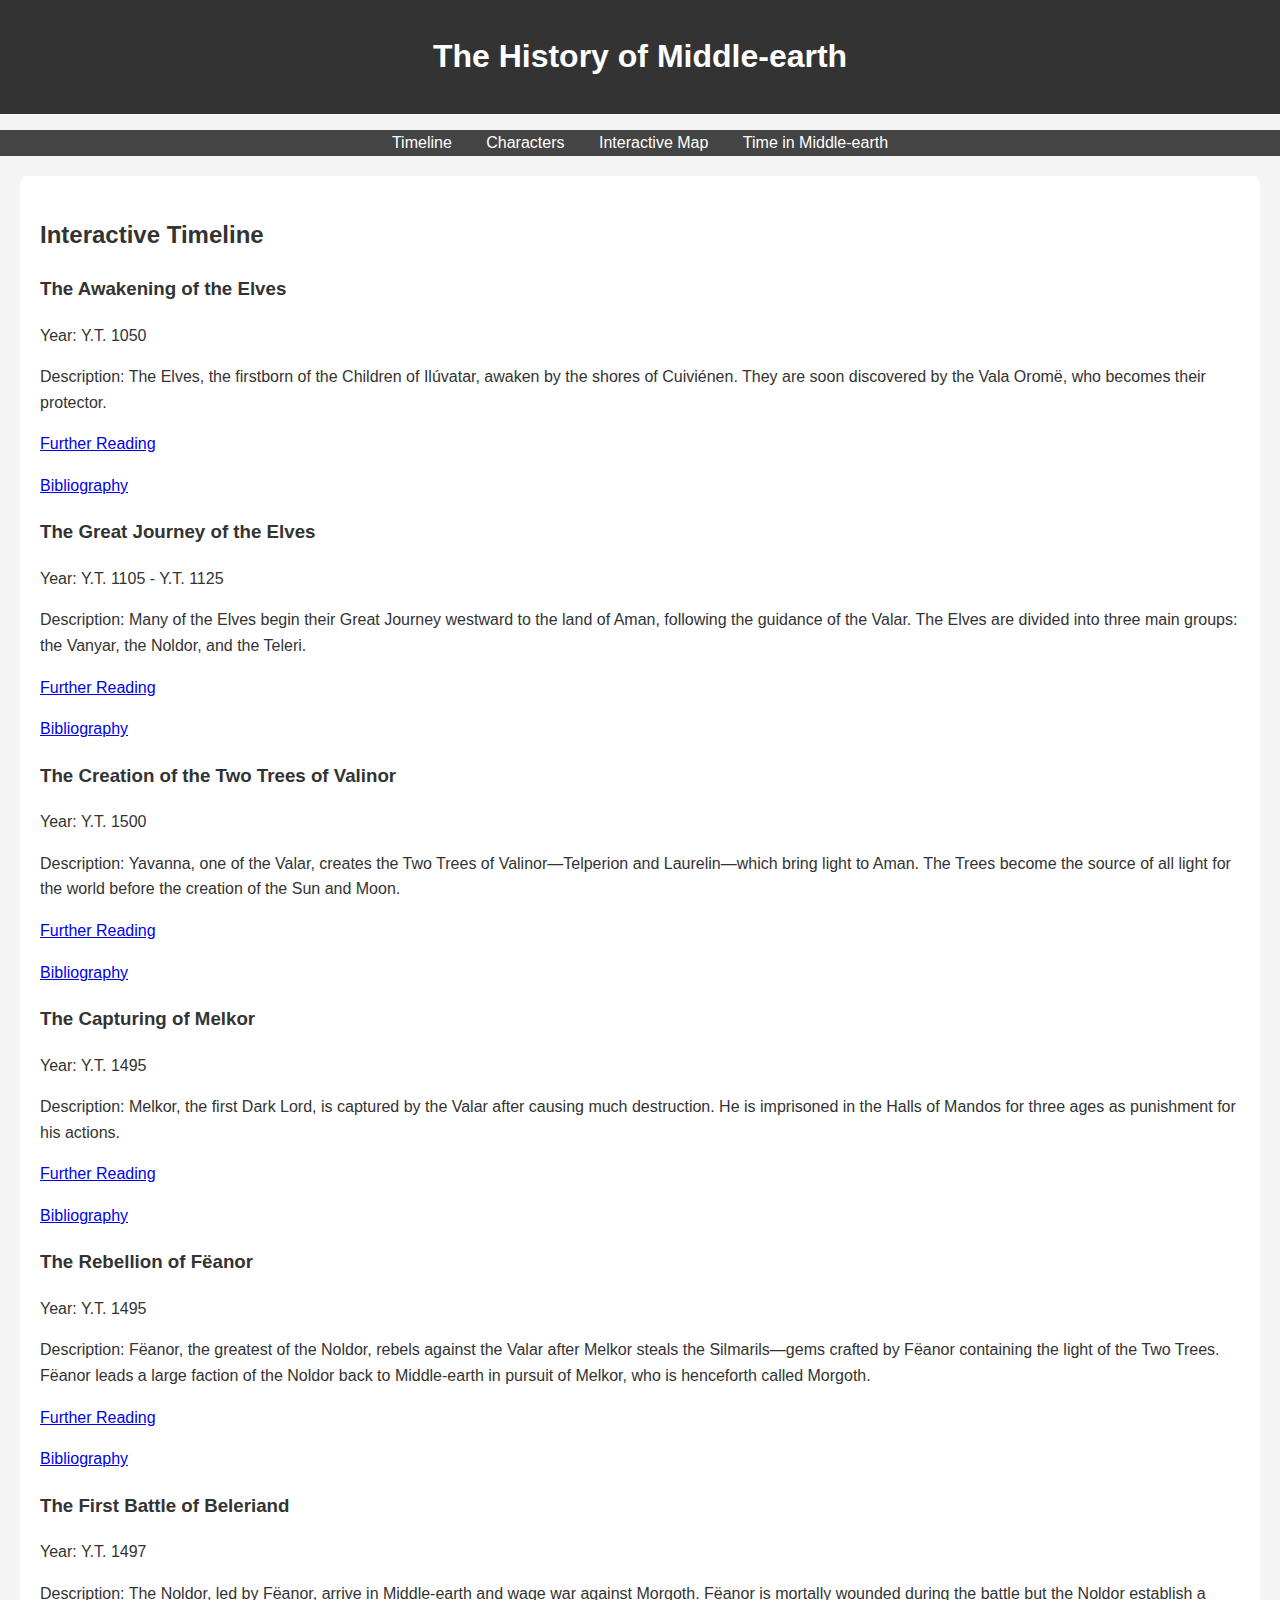
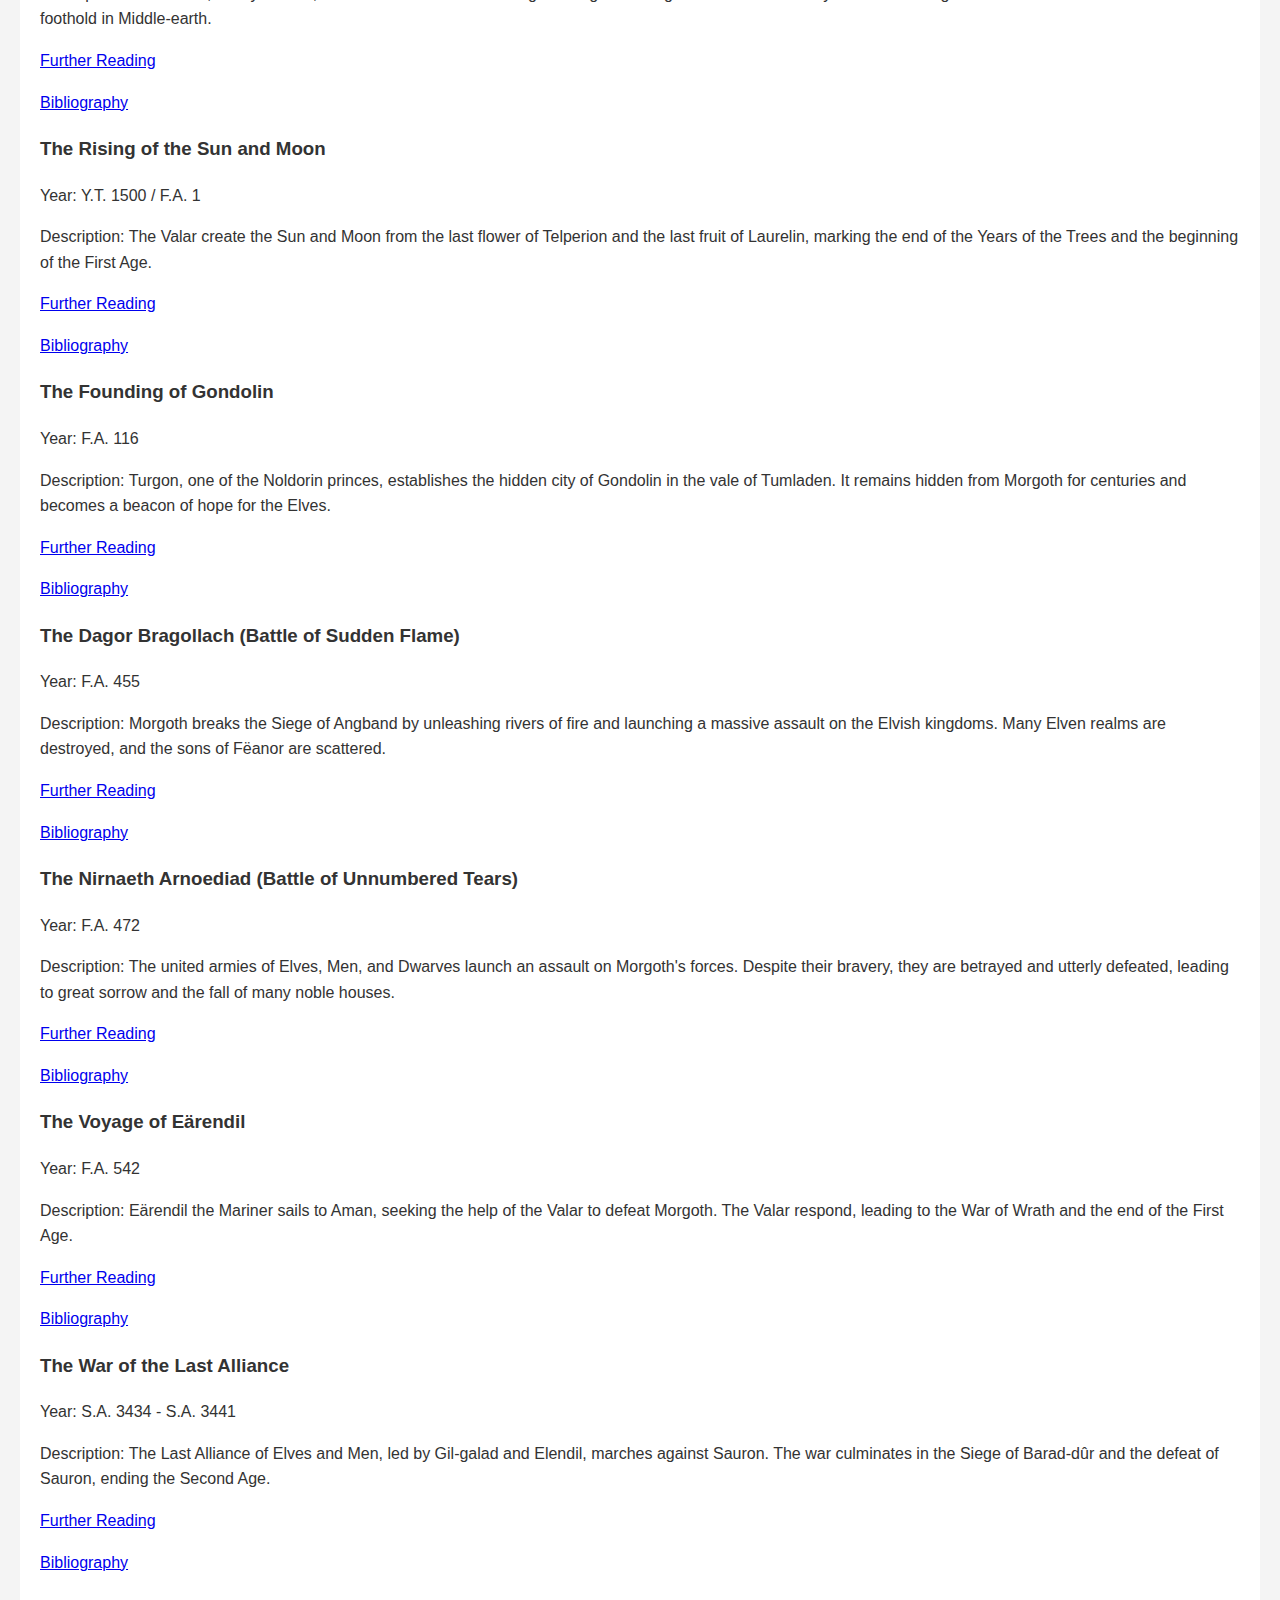
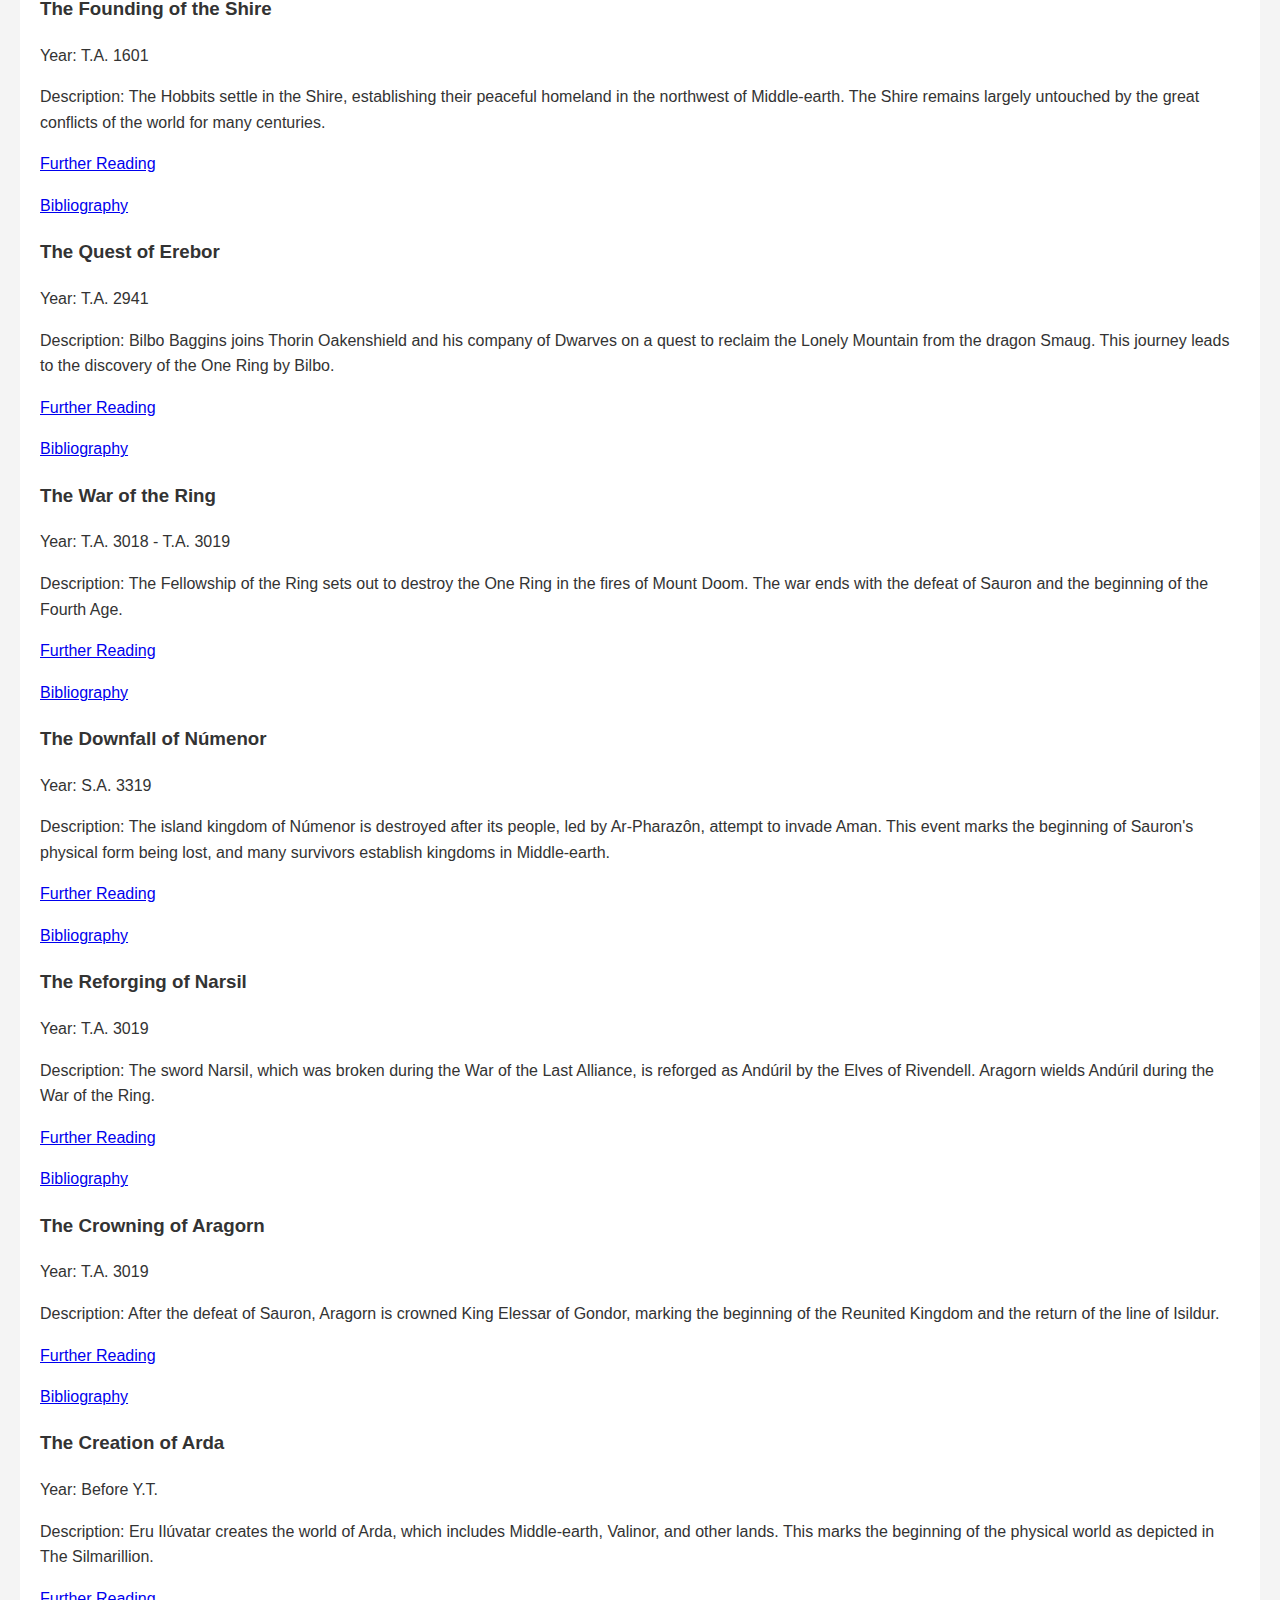
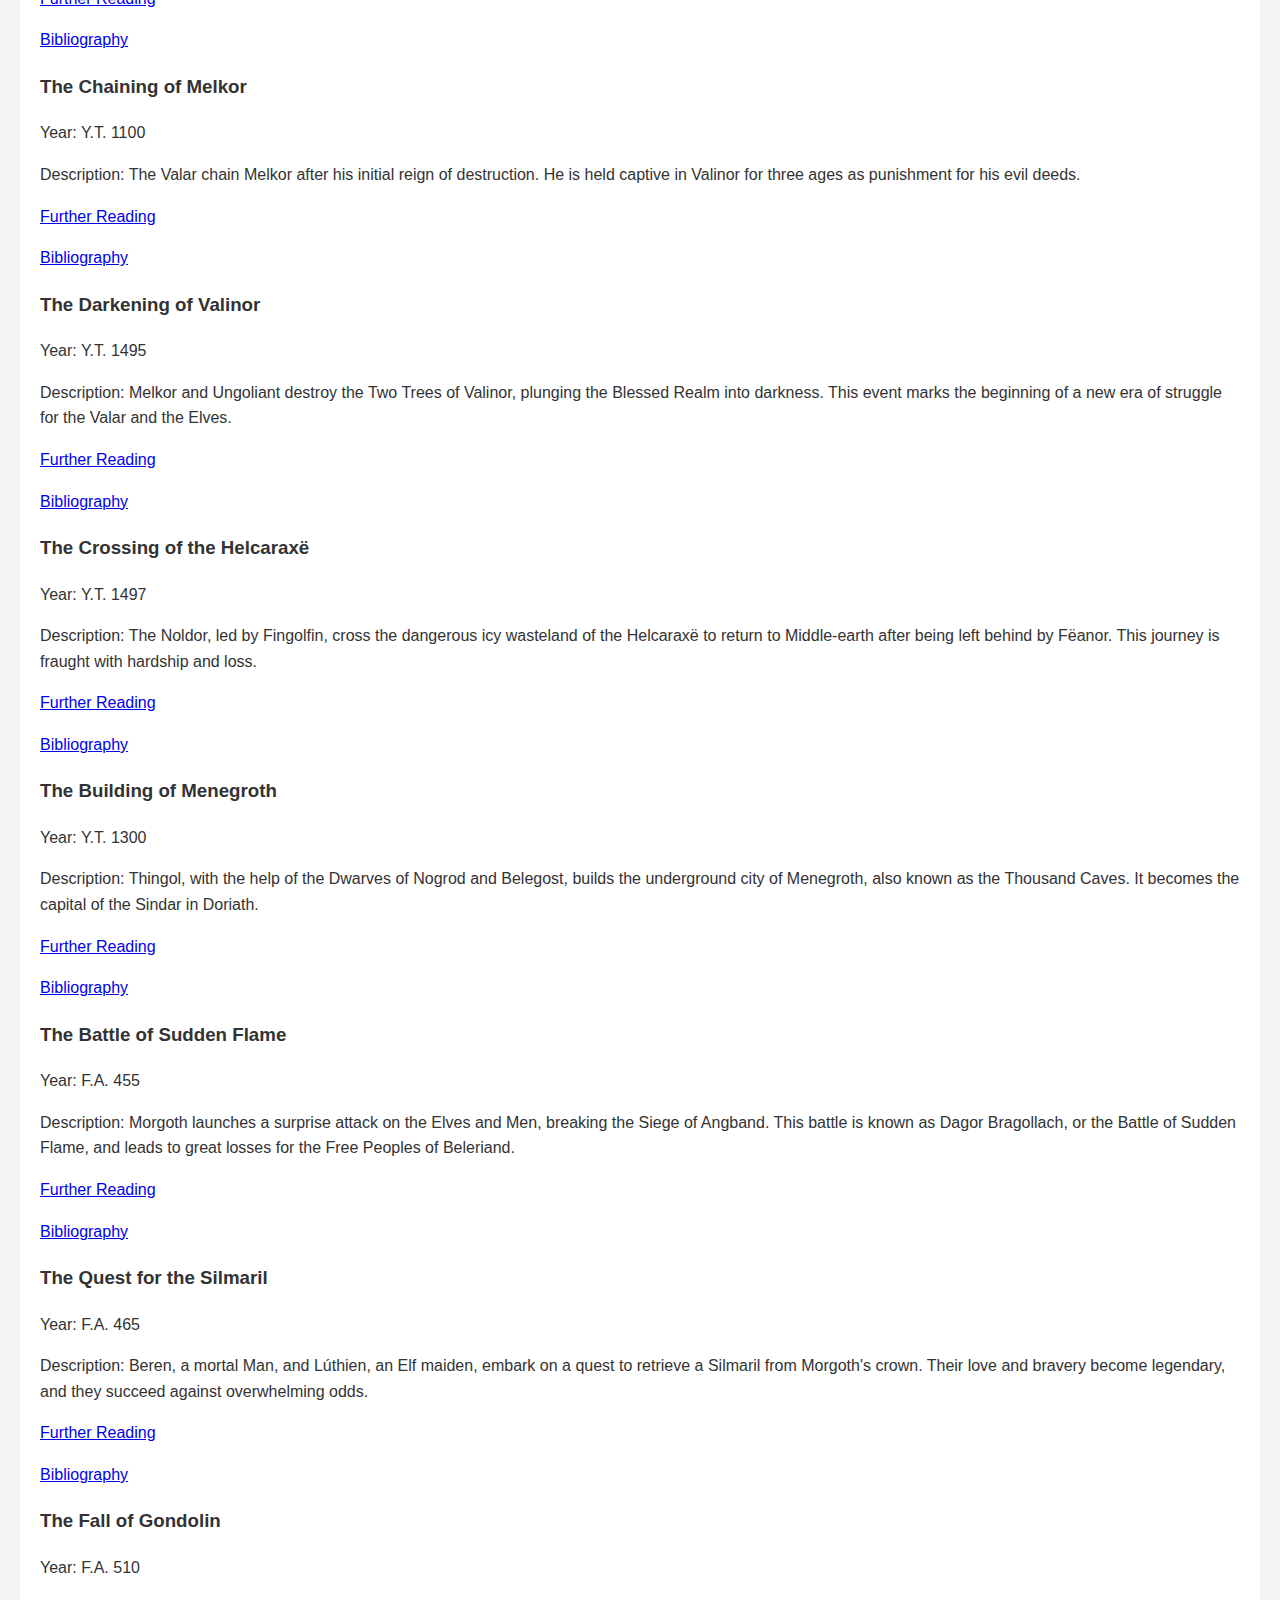
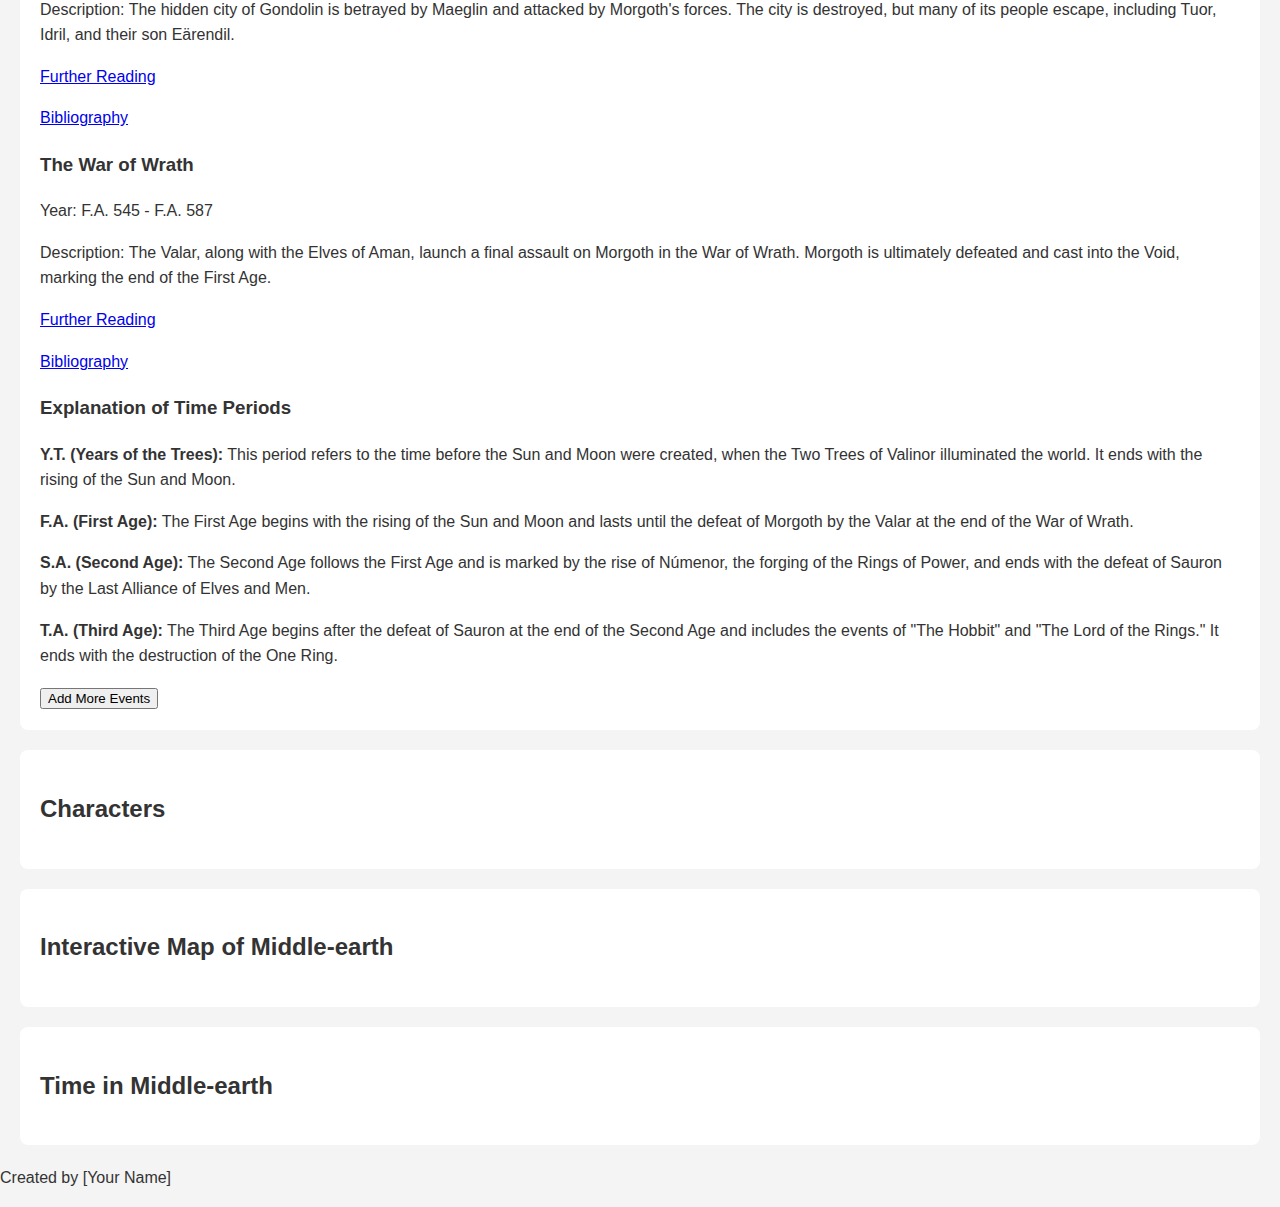
==== index.html @ 9139f939 "Initial commit" ====
<!DOCTYPE html>
<html lang="en">
<head>
    <meta charset="UTF-8">
    <meta name="viewport" content="width=device-width, initial-scale=1.0">
    <link rel="stylesheet" href="styles.css">
    <title>Middle-earth History</title>
</head>
<body>
    <header>
        <h1>The History of Middle-earth</h1>
    </header>
    <nav>
        <ul>
            <li><a href="#timeline">Timeline</a></li>
            <li><a href="#characters">Characters</a></li>
            <li><a href="#map">Interactive Map</a></li>
            <li><a href="#time-explanation">Time in Middle-earth</a></li>
        </ul>
    </nav>
    <main>
        <section id="timeline">
            <h2>Interactive Timeline</h2>
            <div id="timeline-content">
                <!-- Timeline events will be loaded here from timeline.html -->
            </div>
            <button onclick="addEvent()">Add More Events</button>
        </section>
        <section id="characters">
            <h2>Characters</h2>
            <div id="character-list">
                <!-- Character profiles will be loaded here from characters.html -->
            </div>
        </section>
        <section id="map">
            <h2>Interactive Map of Middle-earth</h2>
            <!-- Map content will be loaded here from map.html -->
        </section>
        <section id="time-explanation">
            <h2>Time in Middle-earth</h2>
            <!-- Time explanation content will be loaded here from time.html -->
        </section>
    </main>
    <footer>
        <p>Created by [Your Name]</p>
    </footer>
    <script src="script.js"></script>
</body>
</html>
---- styles.css ----
/* styles.css */
body {
    font-family: Arial, sans-serif;
    background-color: #f4f4f4;
    color: #333;
    line-height: 1.6;
    margin: 0;
    padding: 0;
}
header {
    background: #333;
    color: #fff;
    padding: 10px 0;
    text-align: center;
}
nav ul {
    background: #444;
    padding: 0;
    list-style: none;
    text-align: center;
}
nav ul li {
    display: inline;
    margin: 0 15px;
}
nav ul li a {
    color: #fff;
    text-decoration: none;
}
section {
    padding: 20px;
    margin: 20px;
    background: #fff;
    border-radius: 8px;
}
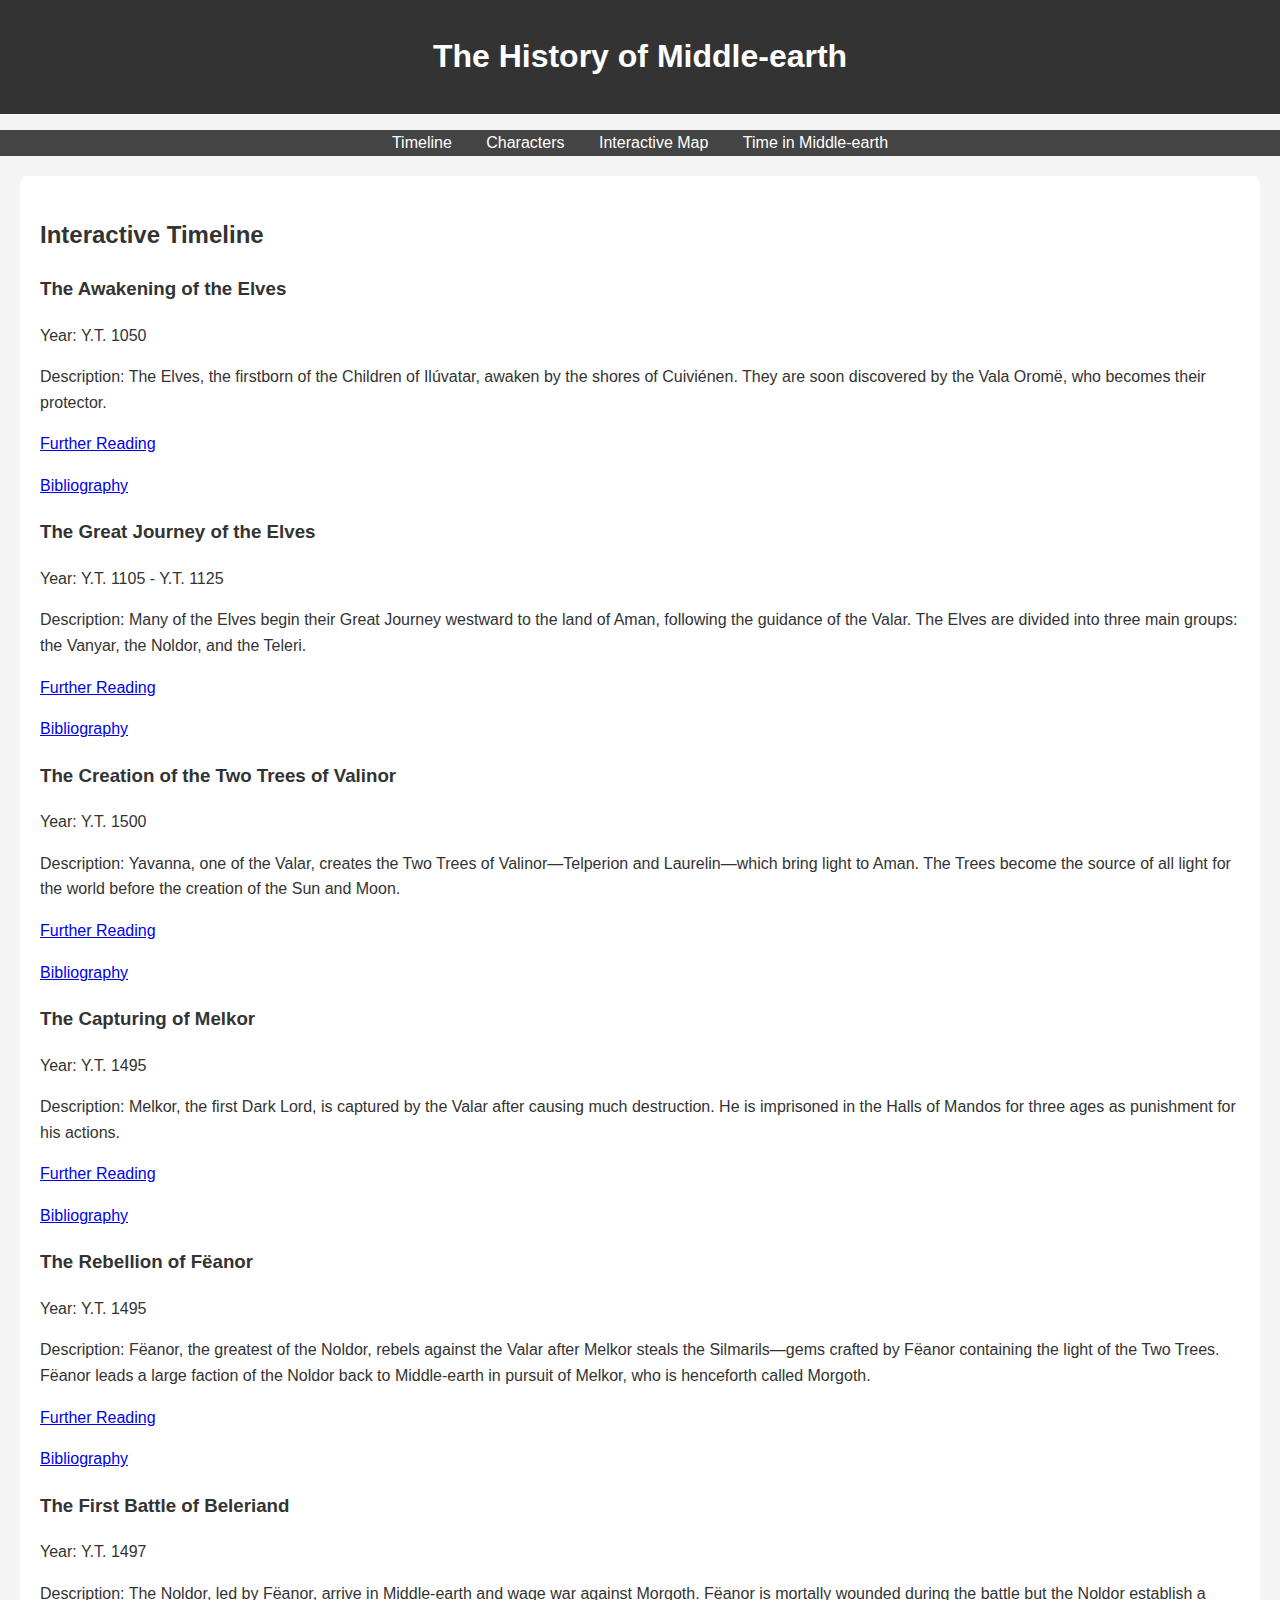
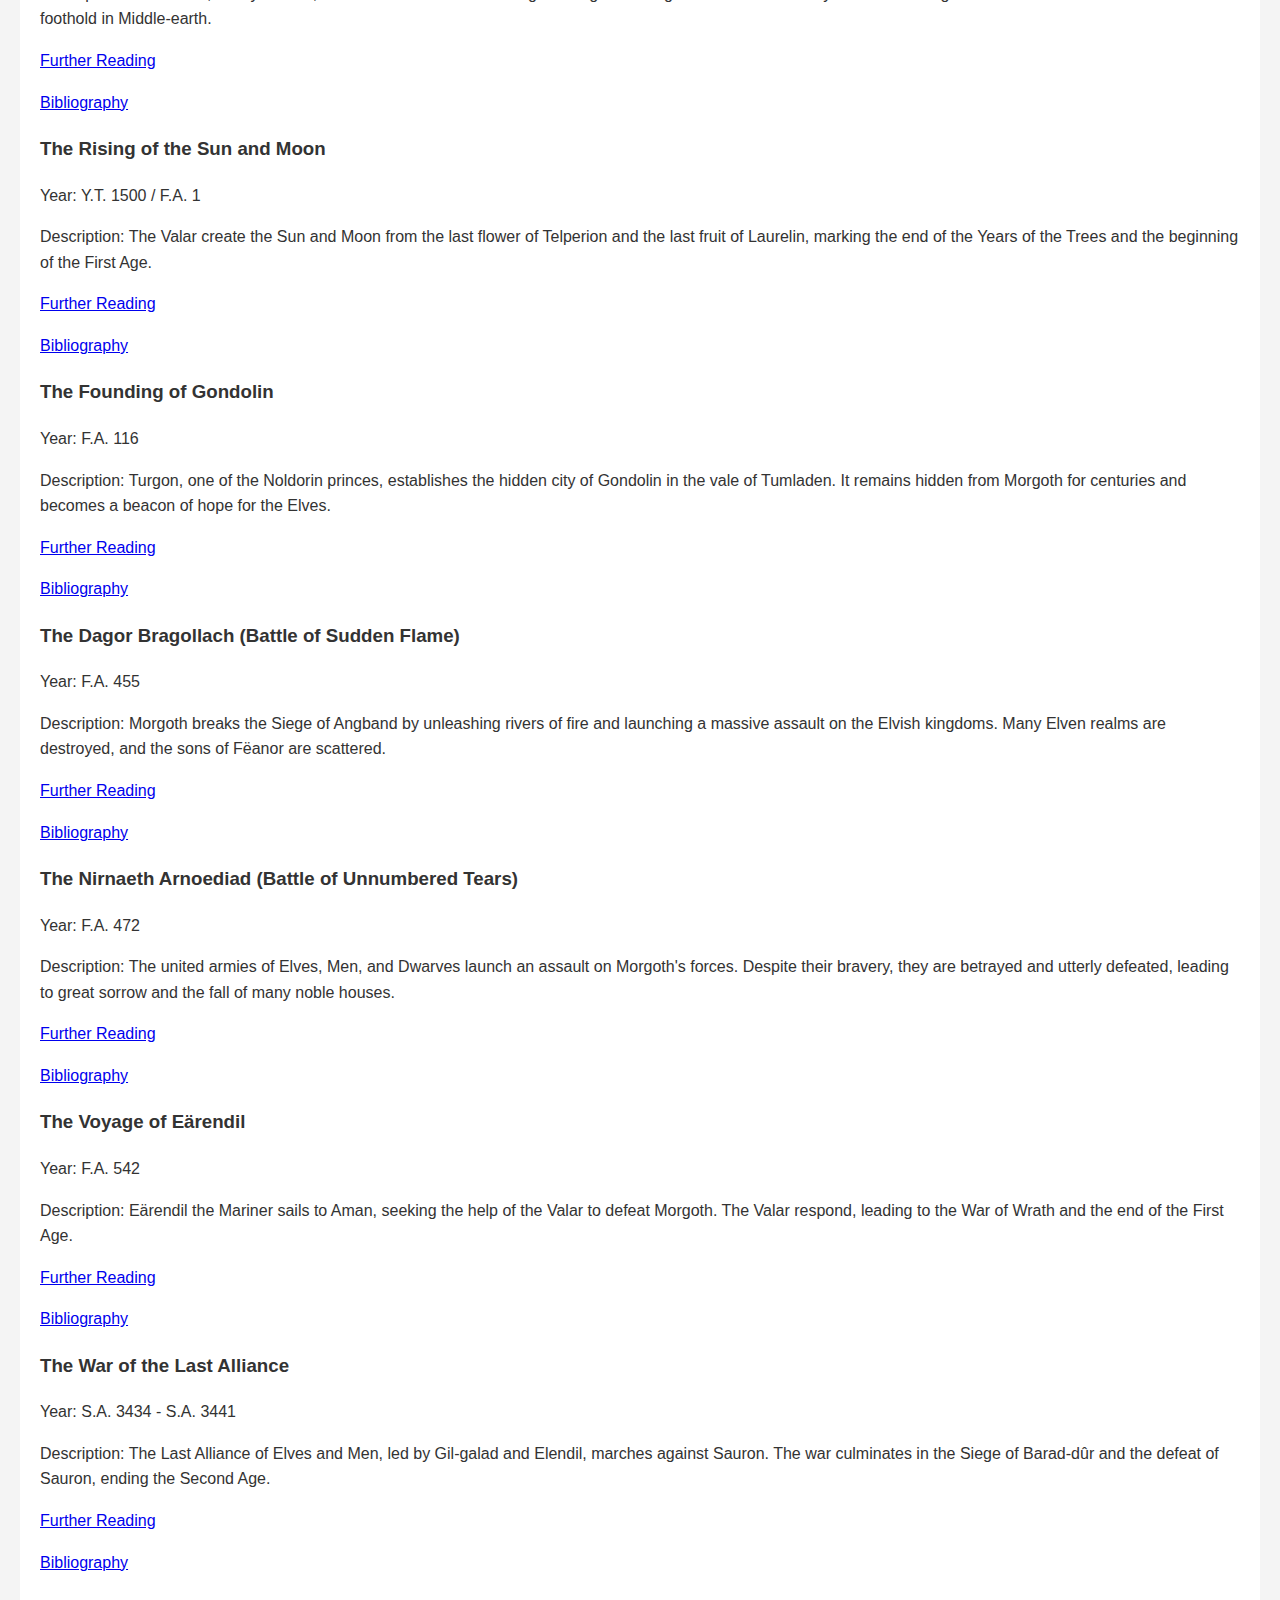
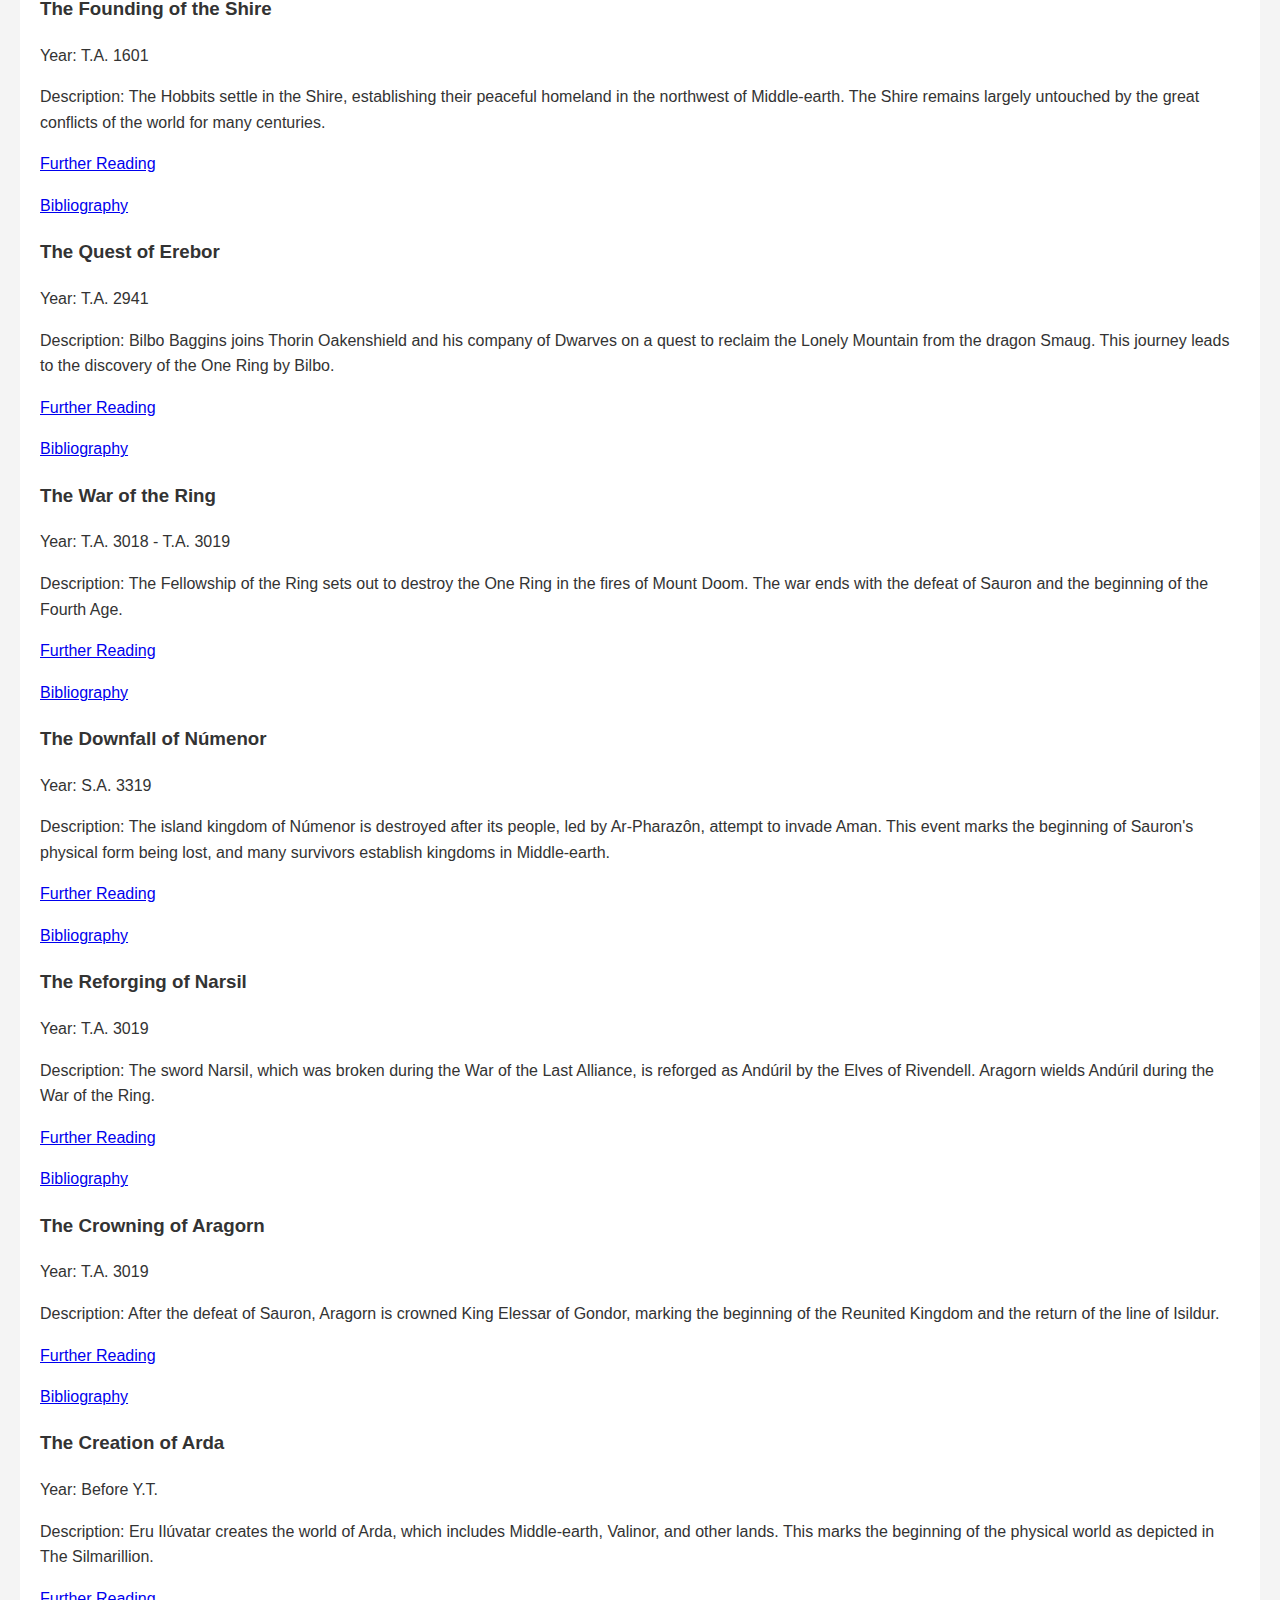
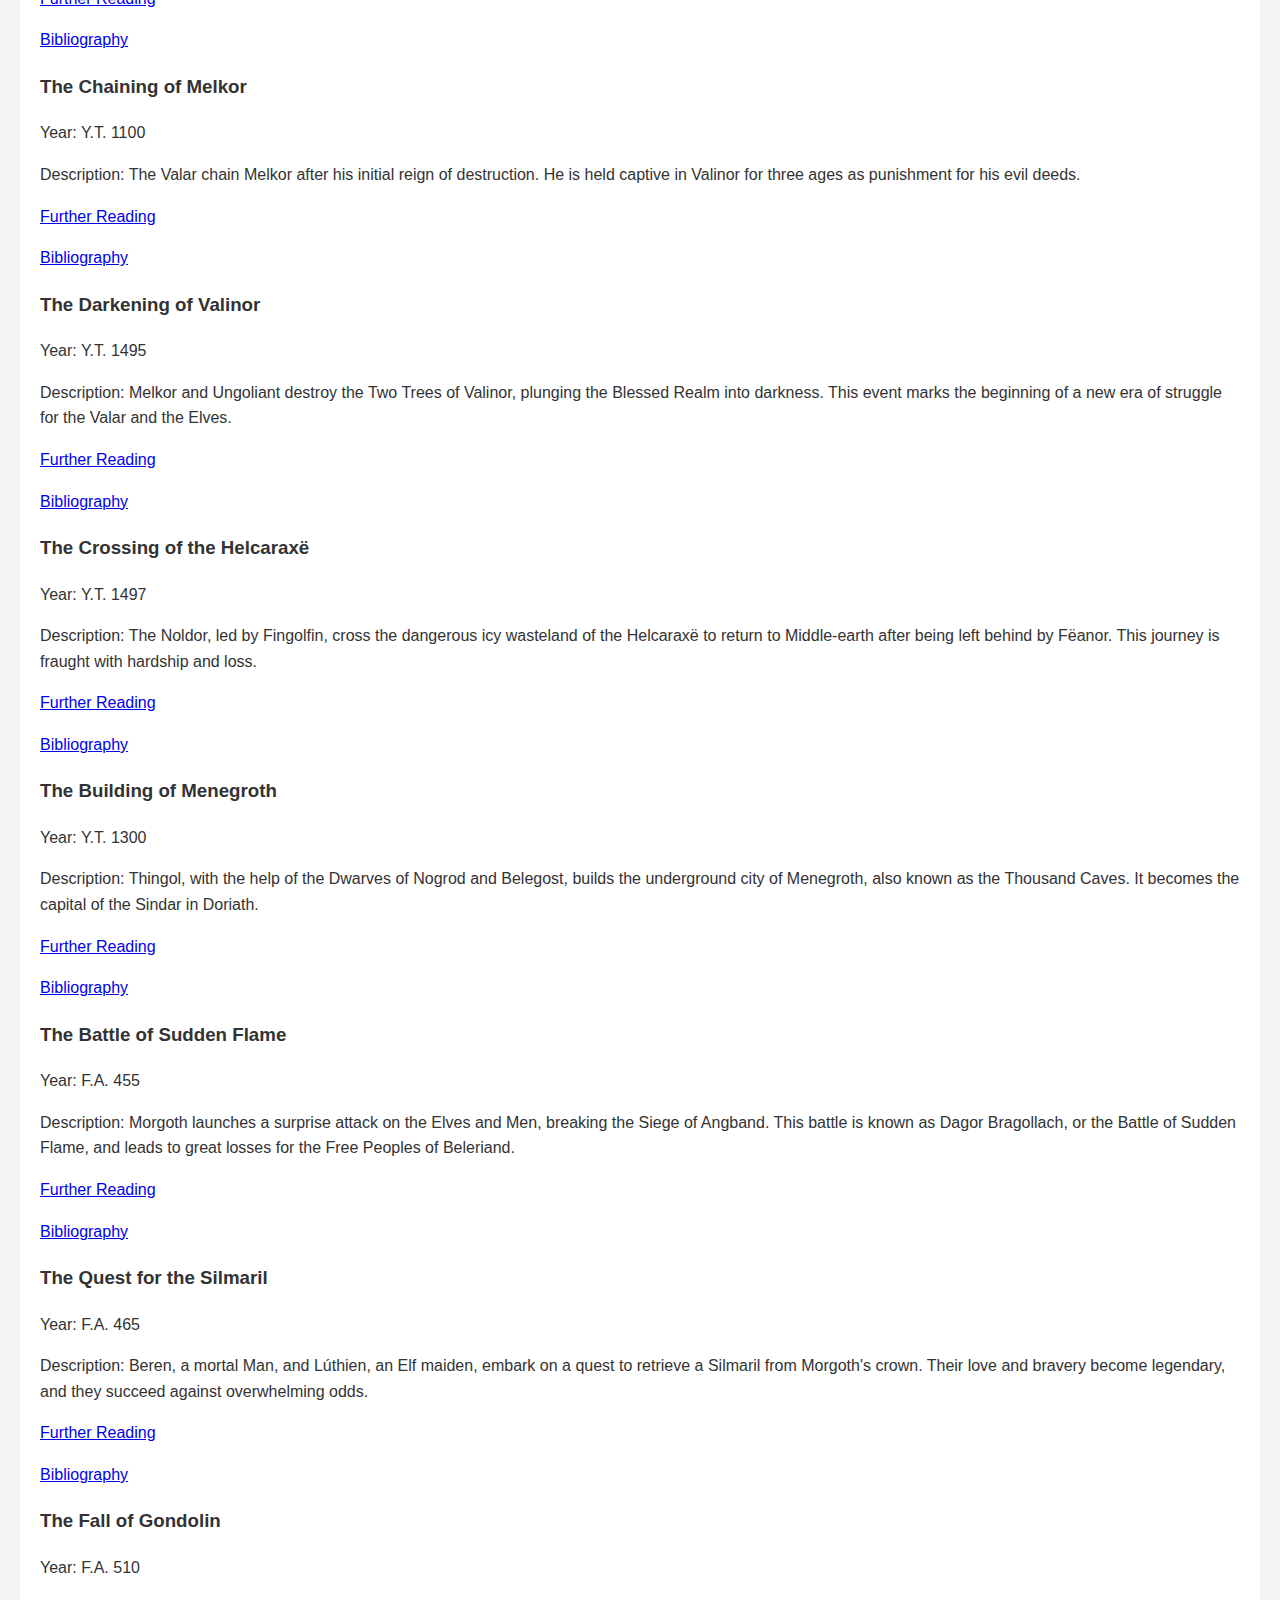
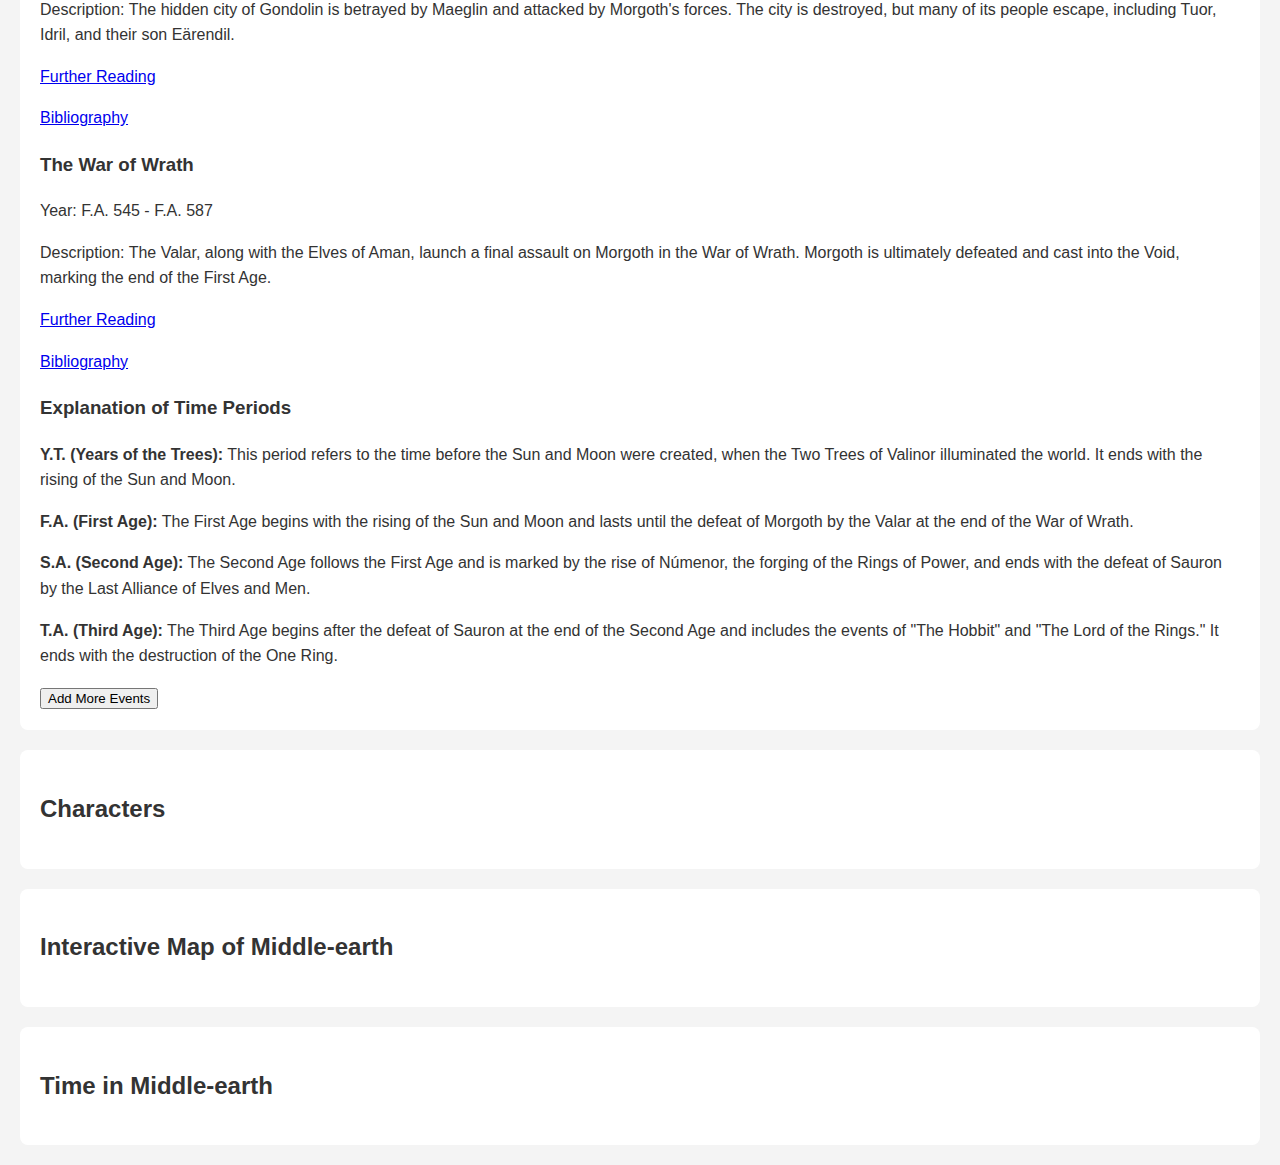
==== commit 68013922: "removed footer" ====
--- a/index.html
+++ b/index.html
@@ -41,9 +41,6 @@
             <!-- Time explanation content will be loaded here from time.html -->
         </section>
     </main>
-    <footer>
-        <p>Created by [Your Name]</p>
-    </footer>
     <script src="script.js"></script>
 </body>
 </html>
